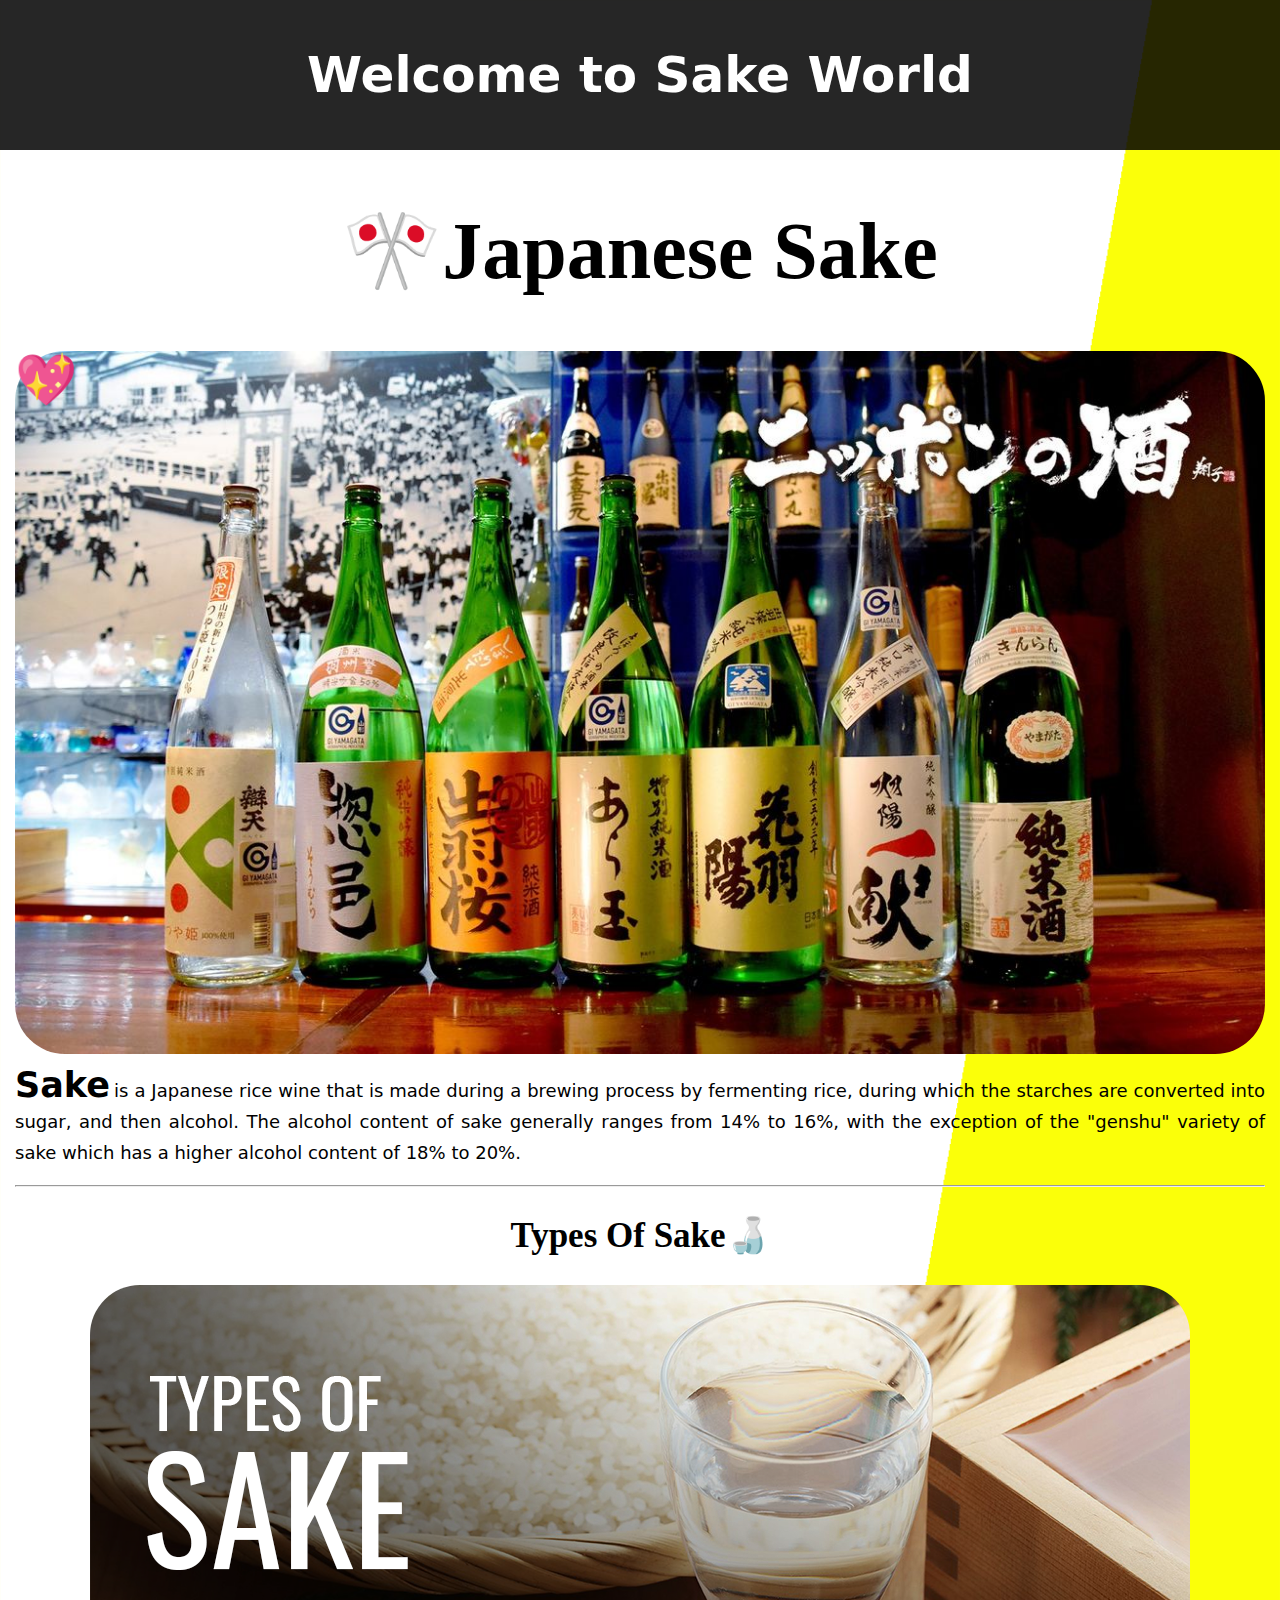
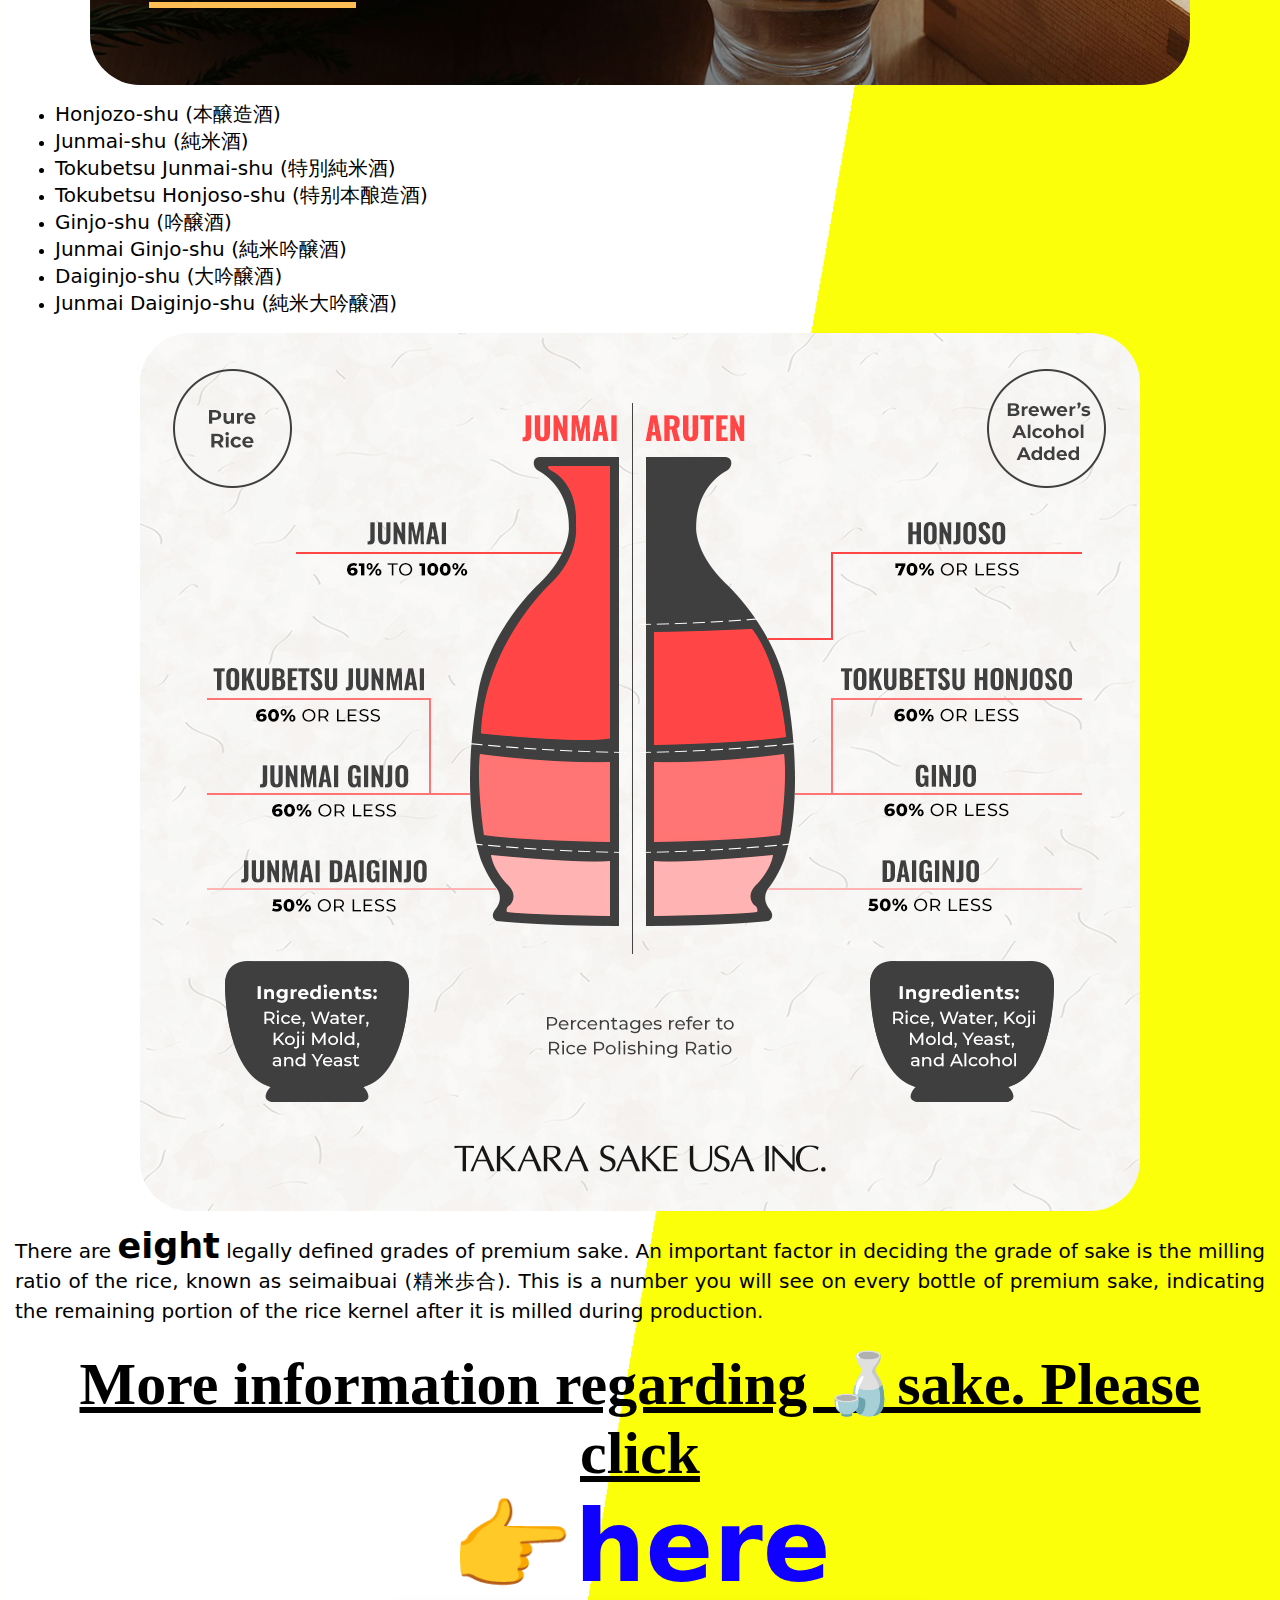
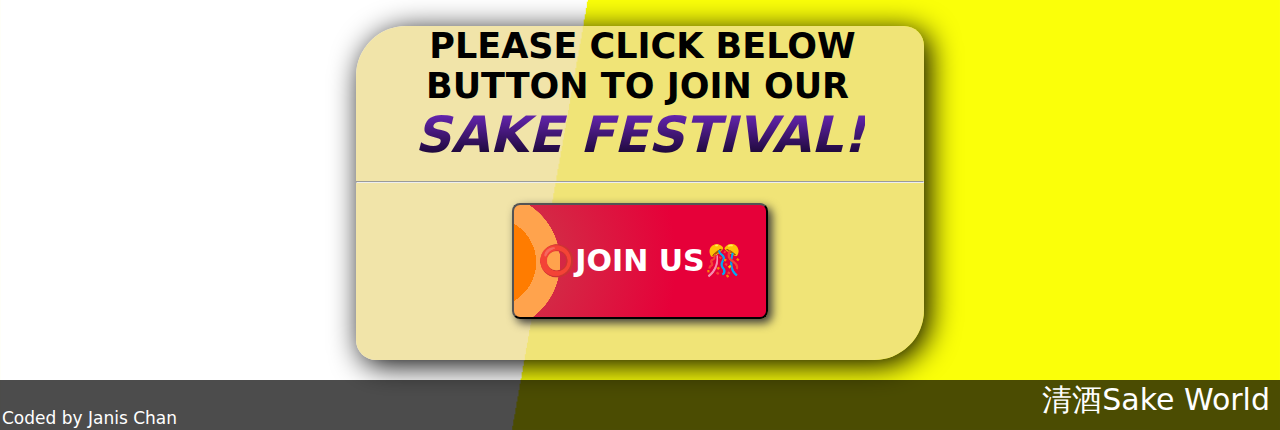
==== index.html @ 867cca93 "Updated file structure and added some titles" ====
<!DOCTYPE html>
<html lang="en">

<head>
    <meta charset="UTF-8" />
    <meta http-equiv="X-UA-Compatible" content="IE=edge" />
    <meta name="viewport" content="width=device-width, initial-scale=1.0" />
    <link rel="stylesheet" href="/src/style.css" />
    <title>Sake World</title>
    <meta name="description" content="Sake is a Japanese rice wine that is made during a brewing process by
        fermenting rice." />
</head>

<body>
    <div class="top_background">
        <span class="greeting">Welcome to Sake World</span>
    </div>
    <h1>🎌Japanese Sake</h1>
    <div class="intro_picture_container">
        <span class="heart_emoji">💖</span>
        <img src="/images/sake.jpg" title="Sake Image" />
    </div>
    <p class="p_main">
        <span class="p_sake">Sake</span>
        <span class="p_intro">is a Japanese rice wine that is made during a brewing process by
        fermenting rice, during which the starches are converted into sugar, and
        then alcohol. The alcohol content of sake generally ranges from 14% to
        16%, with the exception of the "genshu" variety of sake which has a
        higher alcohol content of 18% to 20%.
      </span>
    </p>
    <hr />
    <h2>Types Of Sake🍶</h2>
    <img src="/images/01-types-sake.png" title="Types of Sake" />
    <ul>
        <li>
            <a href="http://www.nada-ken.com/main/en/index_h/347.html/" title="Honjozo-shu" target="_blank" class="web_sake">Honjozo-shu (本醸造酒)</a
        >
      </li>
      <li>
        <a
          href="http://www.nada-ken.com/main/en/index_j/343.html/"
          title="Junmai-shu"
          target="_blank"
          class="web_sake"
          >Junmai-shu (純米酒)</a
        >
      </li>
      <li>
        <a
          href="https://www.wine-searcher.com/regions-tokubetsu+junmai/"
          title="Tokubetsu Junmai-shu"
          target="_blank"
          class="web_sake"
          >Tokubetsu Junmai-shu (特別純米酒)</a
        >
      </li>
      <li>
        <a
          href="https://www.ransuisake.com/glossary/tokubetsu-honjozo-shu/"
          title="Tokubetsu Honjoso-shu"
          target="_blank"
          class="web_sake"
          >Tokubetsu Honjoso-shu (特别本酿造酒)</a
        >
      </li>
      <li>
        <a
          href="https://www.ransuisake.com/glossary/ginjo-shu/"
          title="Ginjo-shu"
          target="_blank"
          class="web_sake"
          >Ginjo-shu (吟醸酒)</a
        >
      </li>
      <li>
        <a
          href="https://www.truesake.com/collections/junmai-ginjo/"
          title="Junmai Ginjo-shu"
          target="_blank"
          class="web_sake"
          >Junmai Ginjo-shu (純米吟醸酒)</a
        >
      </li>
      <li>
        <a
          href="https://www.seriouseats.com/sake-what-is-ginjo-what-is-daiginjo-how-sake-is-made/"
          title="Daiginjo-shu"
          target="_blank"
          class="web_sake"
          >Daiginjo-shu (大吟醸酒)</a
        >
      </li>
      <li>
        <a
          href="https://www.wine-searcher.com/regions-junmai+daiginjo#:~:text=Junmai%20Daiginjo%20is%20the%20highest,symbol%20of%20Japan's%20beverage%20culture.&text=To%20qualify%20as%20Junmai%20Daiginjo,half%20of%20its%20original%20weight/"
          title="Junmai Daiginjo-shu"
          target="_blank"
          class="web_sake"
          >Junmai Daiginjo-shu (純米大吟醸酒)</a
        >
      </li>
    </ul>
    <img src="/images/Grade_of_sake.jpg" title="Grade of Sake" />
    <p class="p_grade_of_sake">
      There are <span class="p_eight">eight</span> legally defined grades of
      premium sake. An important factor in deciding the grade of sake is the
      milling ratio of the rice, known as seimaibuai (精米歩合). This is a
      number you will see on every bottle of premium sake, indicating the
      remaining portion of the rice kernel after it is milled during production.
    </p>

    <h4>
      <span class="more_info">
        More information regarding 🍶sake. Please click</span
      ><br />
      <a
        href="https://fravel.co/different-sake-to-try-in-japan/"
        title="To get more information"
        target="_blank"
        class="web_more_information"
        >👉here</a
      >
    </h4>
    <h3>
      <span class="h3_join"> PLEASE CLICK BELOW BUTTON TO JOIN OUR</span><br />
      <span class="word_festival">SAKE FESTIVAL!</span><br />
      <hr />
      <button title="Registration">⭕JOIN US🎊</button>
    </h3>

    <div class="bottom_background">
      清酒Sake World<span class="code_by">Coded by Janis Chan</span>
    </div>
  </body>
  <script src="/src/app.js"></script>
</html>
---- src/style.css ----
body {
    background: linear-gradient(-80deg, #fbff09 40%, White 30%), White;
    margin: 0px 15px;
    overflow-x: hidden;
}

h1 {
    font-family: fantasy;
    font-size: 80px;
    text-align: center;
}

h2 {
    font-family: fantasy;
    font-size: 35px;
    text-align: center;
    line-height: 40px;
}

h4 {
    text-align: center;
}

h3 {
    background: rgb(238, 221, 147, 80%);
    text-align: center;
    font-family: system-ui;
    font-size: 35px;
    padding-bottom: 1px;
    border: 10px none black;
    border-radius: 50px 20px 50px 20px;
    box-shadow: 5px 5px 30px black;
    display: block;
    margin: 20px auto;
    max-width: 568px;
}

button {
    display: block;
    margin: 20px auto;
    margin-bottom: 40px;
    background: radial-gradient( circle at -8.9% 51.2%, rgb(255, 124, 0) 0%, rgb(255, 124, 0) 15.9%, rgb(255, 163, 77) 15.9%, rgb(255, 163, 77) 24.4%, rgb(212, 40, 69) 24.5%, rgb(230, 0, 57) 66%);
    border: 10px dashed none;
    font-size: 30px;
    color: white;
    font-weight: bold;
    font-family: system-ui;
    line-height: 80px;
    padding: 16px 24px;
    border-radius: 8px;
    transition: all 200ms ease;
    box-shadow: 4px 4px 10px rgb(58, 57, 57);
    cursor: pointer;
}

button:hover {
    background: radial-gradient( circle at -8.9% 51.2%, rgb(255, 124, 0) 0%, rgb(255, 124, 0) 15.9%, rgb(255, 163, 77) 15.9%, rgb(255, 163, 77) 24.4%, rgb(255, 255, 255) 24.5%, rgb(255, 255, 255) 66%);
    color: #1a64d6;
    font-size: 50px;
    border: 1px solid #1a64d6;
    border-radius: 40px;
}

img {
    display: block;
    margin: 0 auto;
    max-width: 100%;
    border-radius: 50px;
}

.top_background {
    color: white;
    text-align: center;
    font-family: system-ui;
    font-weight: bold;
    font-size: 50px;
    margin: 0 -15px;
    height: 150px;
    background-color: rgb(0, 0, 0, 85%);
    position: relative;
}

.greeting {
    position: absolute;
    left: 50%;
    top: 50%;
    transform: translate(-50%, -50%);
    width: 95%;
}

.intro_picture_container {
    position: relative;
}

.heart_emoji {
    font-size: 50px;
    position: absolute;
    left: 0;
    top: 0;
}

.p_main {
    line-height: 30px;
    text-align: justify;
}

.p_sake {
    font-size: 35px;
    font-family: system-ui;
    font-weight: bold;
}

.p_intro {
    font-size: 18px;
    font-family: system-ui;
}

.web_sake {
    font-family: system-ui;
    text-decoration: none;
    font-size: 20px;
    color: black;
}

.web_sake:hover {
    text-decoration: underline;
    color: rgb(156, 144, 75);
}

.more_info {
    font-size: 60px;
    text-decoration: underline;
    font-family: fantasy;
}

.web_more_information {
    font-family: system-ui;
    font-size: 100px;
    color: rgb(16 0 255);
    text-decoration: none;
    padding: 0 50px;
    border-radius: 50px;
    transition: all 50ms ease-in-out;
    max-width: 400px;
    margin: 0 auto;
}

.web_more_information:hover {
    background-color: rgb(0, 0, 0, 80%);
}

.p_eight {
    font-size: 35px;
    font-family: system-ui;
    font-weight: bold;
}

.p_grade_of_sake {
    font-size: 20px;
    font-family: system-ui;
    line-height: 30px;
    text-align: justify;
}

.word_festival {
    font-style: oblique;
    font-size: 50px;
    background: -webkit-linear-gradient(rgb(116, 43, 201), rgb(11, 1, 26));
    -webkit-background-clip: text;
    -webkit-text-fill-color: transparent;
}

.h3_join {
    padding: 5px;
}

.question_age {
    text-align: center;
}

.code_by {
    text-align: left;
    position: absolute;
    left: 2px;
    bottom: 2px;
    width: 100%;
    font-size: 17px;
}

.bottom_background {
    text-align: right;
    font-size: 30px;
    font-family: system-ui;
    color: white;
    height: 50px;
    background-color: rgb(0, 0, 0, 70%);
    position: relative;
    margin: 0 -15px;
    padding: 0 10px;
}
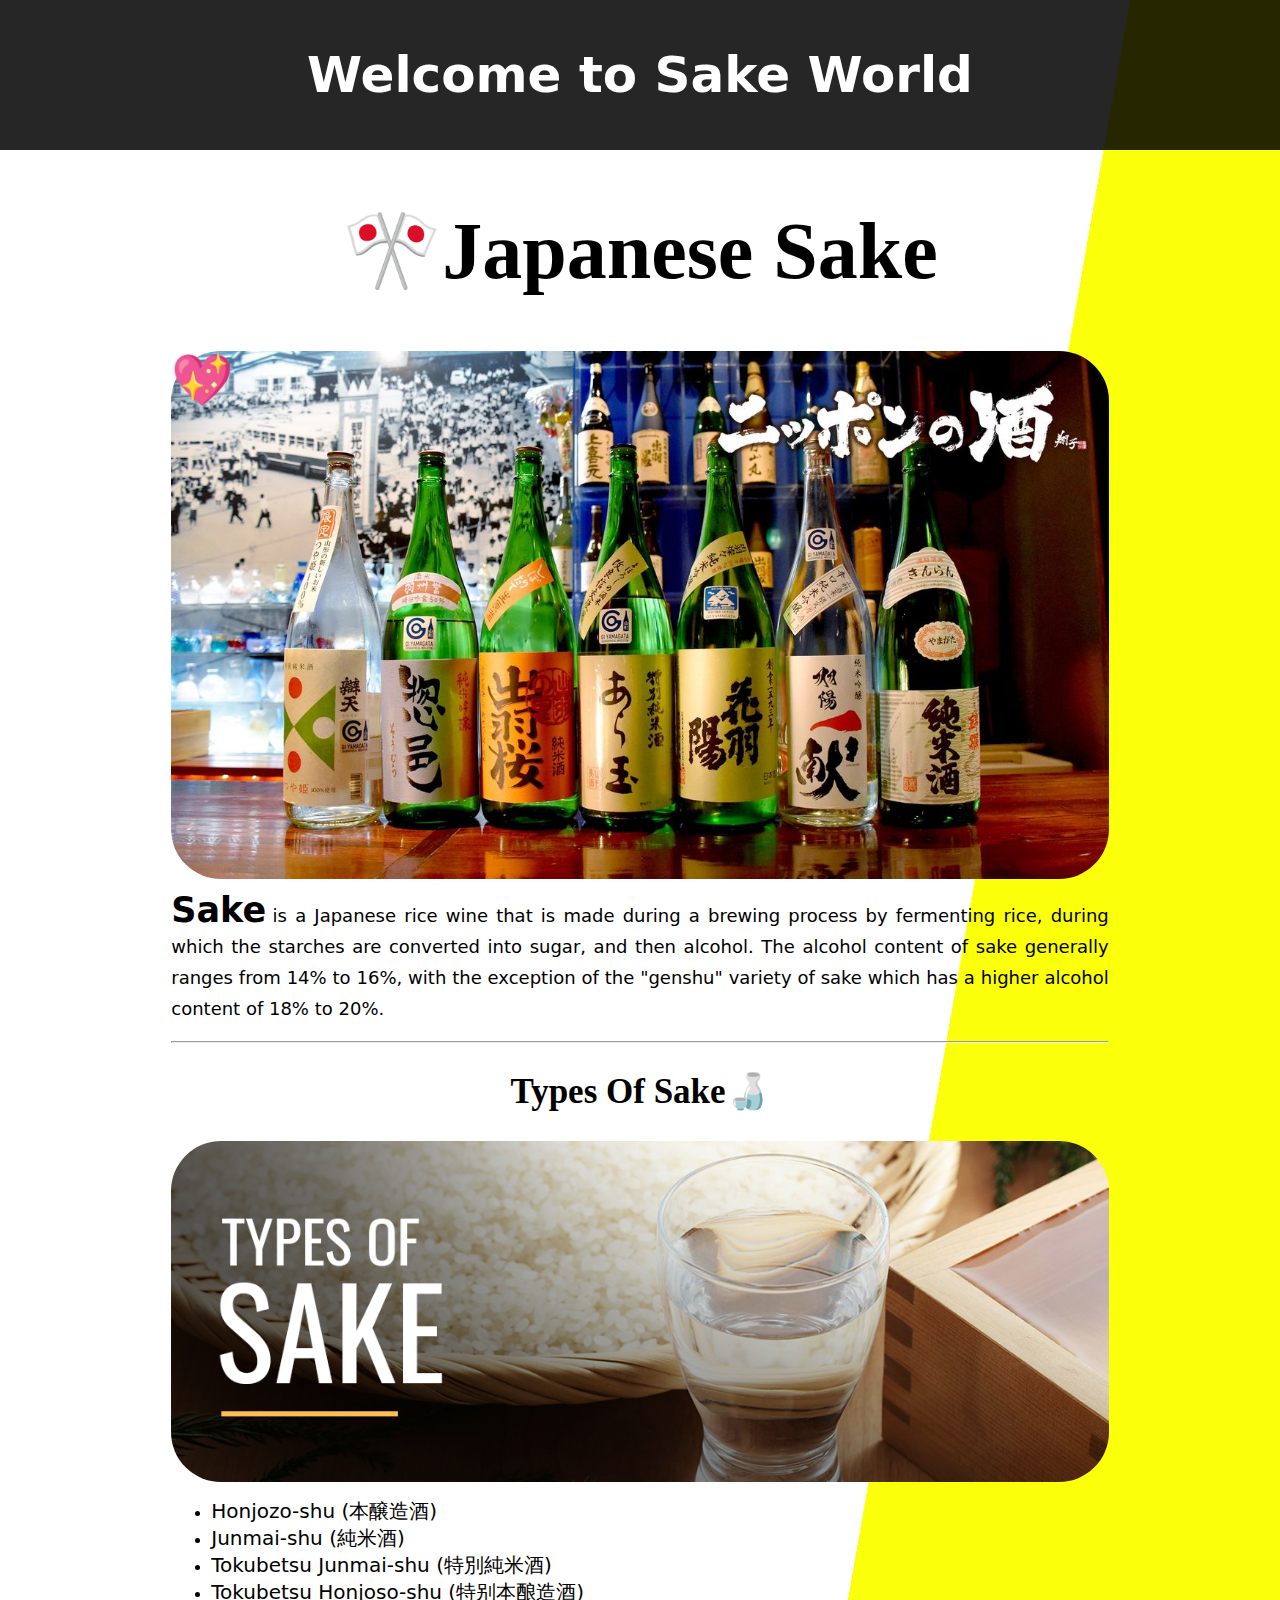
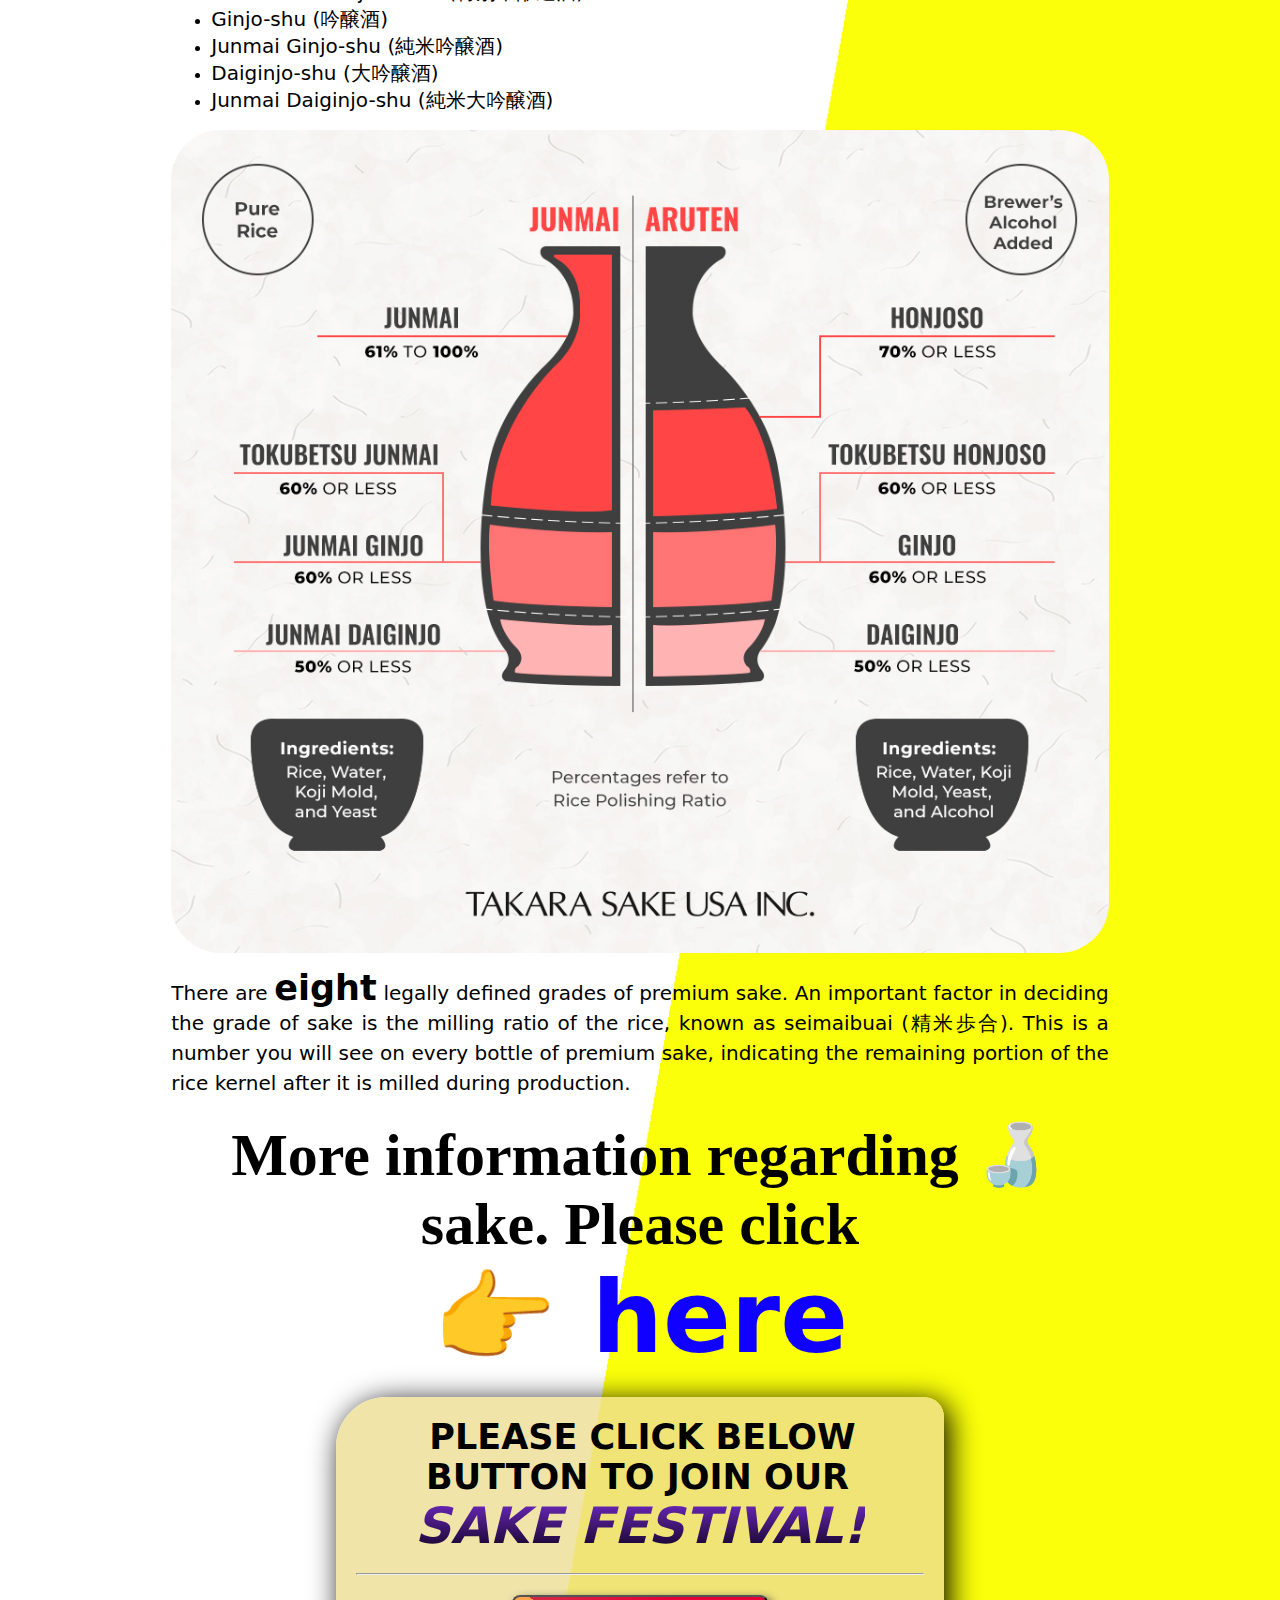
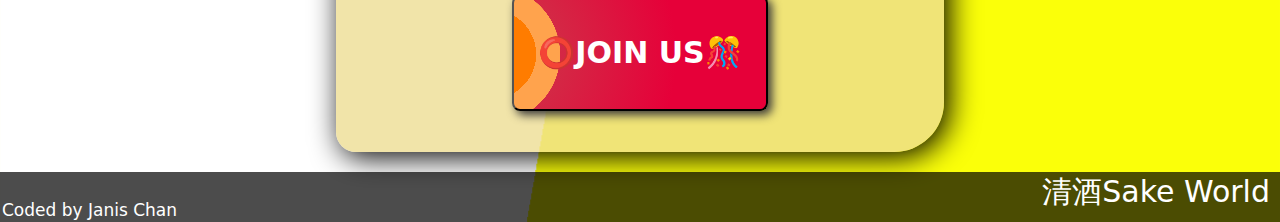
==== commit d741d179: "Added responsiveness" ====
--- a/index.html
+++ b/index.html
@@ -6,129 +6,132 @@
     <meta http-equiv="X-UA-Compatible" content="IE=edge" />
     <meta name="viewport" content="width=device-width, initial-scale=1.0" />
     <link rel="stylesheet" href="/src/style.css" />
-    <title>Sake World</title>
+    <title>Sake World - Introduction of Sake</title>
     <meta name="description" content="Sake is a Japanese rice wine that is made during a brewing process by
         fermenting rice." />
 </head>
 
 <body>
     <div class="top_background">
-        <span class="greeting">Welcome to Sake World</span>
+        <span class="greeting">Welcome to Sake&nbsp;World</span>
     </div>
-    <h1>🎌Japanese Sake</h1>
-    <div class="intro_picture_container">
-        <span class="heart_emoji">💖</span>
-        <img src="/images/sake.jpg" title="Sake Image" />
+    <div class="webpage-wrapper">
+        <h1>🎌Japanese Sake</h1>
+        <div class="intro_picture_container">
+            <span class="heart_emoji">💖</span>
+            <img src="/images/sake.jpg" title="Sake Image" />
+        </div>
+        <p class="p_main">
+            <span class="p_sake">Sake</span>
+            <span class="p_intro">is a Japanese rice wine that is made during a brewing process by
+          fermenting rice, during which the starches are converted into sugar,
+          and then alcohol. The alcohol content of sake generally ranges from
+          14% to 16%, with the exception of the "genshu" variety of sake which
+          has a higher alcohol content of 18% to 20%.
+        </span>
+        </p>
+        <hr />
+        <h2>Types Of Sake🍶</h2>
+        <img src="/images/01-types-sake.png" title="Types of Sake" />
+        <ul>
+            <li>
+                <a href="http://www.nada-ken.com/main/en/index_h/347.html/" title="Honjozo-shu" target="_blank" class="web_sake">Honjozo-shu (本醸造酒)</a
+          >
+        </li>
+        <li>
+          <a
+            href="http://www.nada-ken.com/main/en/index_j/343.html/"
+            title="Junmai-shu"
+            target="_blank"
+            class="web_sake"
+            >Junmai-shu (純米酒)</a
+          >
+        </li>
+        <li>
+          <a
+            href="https://www.wine-searcher.com/regions-tokubetsu+junmai/"
+            title="Tokubetsu Junmai-shu"
+            target="_blank"
+            class="web_sake"
+            >Tokubetsu Junmai-shu (特別純米酒)</a
+          >
+        </li>
+        <li>
+          <a
+            href="https://www.ransuisake.com/glossary/tokubetsu-honjozo-shu/"
+            title="Tokubetsu Honjoso-shu"
+            target="_blank"
+            class="web_sake"
+            >Tokubetsu Honjoso-shu (特别本酿造酒)</a
+          >
+        </li>
+        <li>
+          <a
+            href="https://www.ransuisake.com/glossary/ginjo-shu/"
+            title="Ginjo-shu"
+            target="_blank"
+            class="web_sake"
+            >Ginjo-shu (吟醸酒)</a
+          >
+        </li>
+        <li>
+          <a
+            href="https://www.truesake.com/collections/junmai-ginjo/"
+            title="Junmai Ginjo-shu"
+            target="_blank"
+            class="web_sake"
+            >Junmai Ginjo-shu (純米吟醸酒)</a
+          >
+        </li>
+        <li>
+          <a
+            href="https://www.seriouseats.com/sake-what-is-ginjo-what-is-daiginjo-how-sake-is-made/"
+            title="Daiginjo-shu"
+            target="_blank"
+            class="web_sake"
+            >Daiginjo-shu (大吟醸酒)</a
+          >
+        </li>
+        <li>
+          <a
+            href="https://www.wine-searcher.com/regions-junmai+daiginjo#:~:text=Junmai%20Daiginjo%20is%20the%20highest,symbol%20of%20Japan's%20beverage%20culture.&text=To%20qualify%20as%20Junmai%20Daiginjo,half%20of%20its%20original%20weight/"
+            title="Junmai Daiginjo-shu"
+            target="_blank"
+            class="web_sake"
+            >Junmai Daiginjo-shu (純米大吟醸酒)</a
+          >
+        </li>
+      </ul>
+      <img src="/images/Grade_of_sake.jpg" title="Grade of Sake" />
+      <p class="p_grade_of_sake">
+        There are <span class="p_eight">eight</span> legally defined grades of
+        premium sake. An important factor in deciding the grade of sake is the
+        milling ratio of the rice, known as seimaibuai (精米歩合). This is a
+        number you will see on every bottle of premium sake, indicating the
+        remaining portion of the rice kernel after it is milled during
+        production.
+      </p>
+
+      <h4>
+        <span class="more_info">
+          More information regarding 🍶sake. Please click</span
+        ><br />
+        <a
+          href="https://fravel.co/different-sake-to-try-in-japan/"
+          title="To get more information"
+          target="_blank"
+          class="web_more_information"
+          >👉&nbsp;here</a
+        >
+      </h4>
+      <h3>
+        <span class="h3_join"> PLEASE CLICK BELOW BUTTON TO JOIN OUR</span
+        ><br />
+        <span class="world_festival">SAKE FESTIVAL!</span><br />
+        <hr />
+        <button title="Registration">⭕JOIN US🎊</button>
+      </h3>
     </div>
-    <p class="p_main">
-        <span class="p_sake">Sake</span>
-        <span class="p_intro">is a Japanese rice wine that is made during a brewing process by
-        fermenting rice, during which the starches are converted into sugar, and
-        then alcohol. The alcohol content of sake generally ranges from 14% to
-        16%, with the exception of the "genshu" variety of sake which has a
-        higher alcohol content of 18% to 20%.
-      </span>
-    </p>
-    <hr />
-    <h2>Types Of Sake🍶</h2>
-    <img src="/images/01-types-sake.png" title="Types of Sake" />
-    <ul>
-        <li>
-            <a href="http://www.nada-ken.com/main/en/index_h/347.html/" title="Honjozo-shu" target="_blank" class="web_sake">Honjozo-shu (本醸造酒)</a
-        >
-      </li>
-      <li>
-        <a
-          href="http://www.nada-ken.com/main/en/index_j/343.html/"
-          title="Junmai-shu"
-          target="_blank"
-          class="web_sake"
-          >Junmai-shu (純米酒)</a
-        >
-      </li>
-      <li>
-        <a
-          href="https://www.wine-searcher.com/regions-tokubetsu+junmai/"
-          title="Tokubetsu Junmai-shu"
-          target="_blank"
-          class="web_sake"
-          >Tokubetsu Junmai-shu (特別純米酒)</a
-        >
-      </li>
-      <li>
-        <a
-          href="https://www.ransuisake.com/glossary/tokubetsu-honjozo-shu/"
-          title="Tokubetsu Honjoso-shu"
-          target="_blank"
-          class="web_sake"
-          >Tokubetsu Honjoso-shu (特别本酿造酒)</a
-        >
-      </li>
-      <li>
-        <a
-          href="https://www.ransuisake.com/glossary/ginjo-shu/"
-          title="Ginjo-shu"
-          target="_blank"
-          class="web_sake"
-          >Ginjo-shu (吟醸酒)</a
-        >
-      </li>
-      <li>
-        <a
-          href="https://www.truesake.com/collections/junmai-ginjo/"
-          title="Junmai Ginjo-shu"
-          target="_blank"
-          class="web_sake"
-          >Junmai Ginjo-shu (純米吟醸酒)</a
-        >
-      </li>
-      <li>
-        <a
-          href="https://www.seriouseats.com/sake-what-is-ginjo-what-is-daiginjo-how-sake-is-made/"
-          title="Daiginjo-shu"
-          target="_blank"
-          class="web_sake"
-          >Daiginjo-shu (大吟醸酒)</a
-        >
-      </li>
-      <li>
-        <a
-          href="https://www.wine-searcher.com/regions-junmai+daiginjo#:~:text=Junmai%20Daiginjo%20is%20the%20highest,symbol%20of%20Japan's%20beverage%20culture.&text=To%20qualify%20as%20Junmai%20Daiginjo,half%20of%20its%20original%20weight/"
-          title="Junmai Daiginjo-shu"
-          target="_blank"
-          class="web_sake"
-          >Junmai Daiginjo-shu (純米大吟醸酒)</a
-        >
-      </li>
-    </ul>
-    <img src="/images/Grade_of_sake.jpg" title="Grade of Sake" />
-    <p class="p_grade_of_sake">
-      There are <span class="p_eight">eight</span> legally defined grades of
-      premium sake. An important factor in deciding the grade of sake is the
-      milling ratio of the rice, known as seimaibuai (精米歩合). This is a
-      number you will see on every bottle of premium sake, indicating the
-      remaining portion of the rice kernel after it is milled during production.
-    </p>
-
-    <h4>
-      <span class="more_info">
-        More information regarding 🍶sake. Please click</span
-      ><br />
-      <a
-        href="https://fravel.co/different-sake-to-try-in-japan/"
-        title="To get more information"
-        target="_blank"
-        class="web_more_information"
-        >👉here</a
-      >
-    </h4>
-    <h3>
-      <span class="h3_join"> PLEASE CLICK BELOW BUTTON TO JOIN OUR</span><br />
-      <span class="word_festival">SAKE FESTIVAL!</span><br />
-      <hr />
-      <button title="Registration">⭕JOIN US🎊</button>
-    </h3>
-
     <div class="bottom_background">
       清酒Sake World<span class="code_by">Coded by Janis Chan</span>
     </div>
--- a/src/style.css
+++ b/src/style.css
@@ -26,7 +26,7 @@
     text-align: center;
     font-family: system-ui;
     font-size: 35px;
-    padding-bottom: 1px;
+    padding: 20px 20px 1px;
     border: 10px none black;
     border-radius: 50px 20px 50px 20px;
     box-shadow: 5px 5px 30px black;
@@ -68,6 +68,12 @@
     border-radius: 50px;
 }
 
+.webpage-wrapper {
+    width: 50%;
+    display: block;
+    margin: 0 auto;
+}
+
 .top_background {
     color: white;
     text-align: center;
@@ -129,7 +135,7 @@
 
 .more_info {
     font-size: 60px;
-    text-decoration: underline;
+    text-decoration: none;
     font-family: fantasy;
 }
 
@@ -162,7 +168,7 @@
     text-align: justify;
 }
 
-.word_festival {
+.world_festival {
     font-style: oblique;
     font-size: 50px;
     background: -webkit-linear-gradient(rgb(116, 43, 201), rgb(11, 1, 26));
@@ -197,4 +203,48 @@
     position: relative;
     margin: 0 -15px;
     padding: 0 10px;
+}
+
+@media (max-width: 1400px) {
+    .webpage-wrapper {
+        width: 75%;
+    }
+}
+
+@media (max-width: 768px) {
+    .more_info {
+        font-size: 50px;
+    }
+    .web_more_information {
+        font-size: 70px;
+    }
+    .button {
+        font-size: 26px;
+        padding: 0;
+    }
+}
+
+@media (max-width: 576px) {
+    h1 {
+        font-size: 70px;
+    }
+    h3 {
+        font-size: 30px;
+    }
+    .webpage-wrapper {
+        width: 90%;
+    }
+    .more_info {
+        font-size: 44px;
+    }
+    .web_more_information {
+        font-size: 55px;
+    }
+    .world_festival {
+        font-size: 42px;
+    }
+    .button {
+        font-size: 26px;
+        padding: 0;
+    }
 }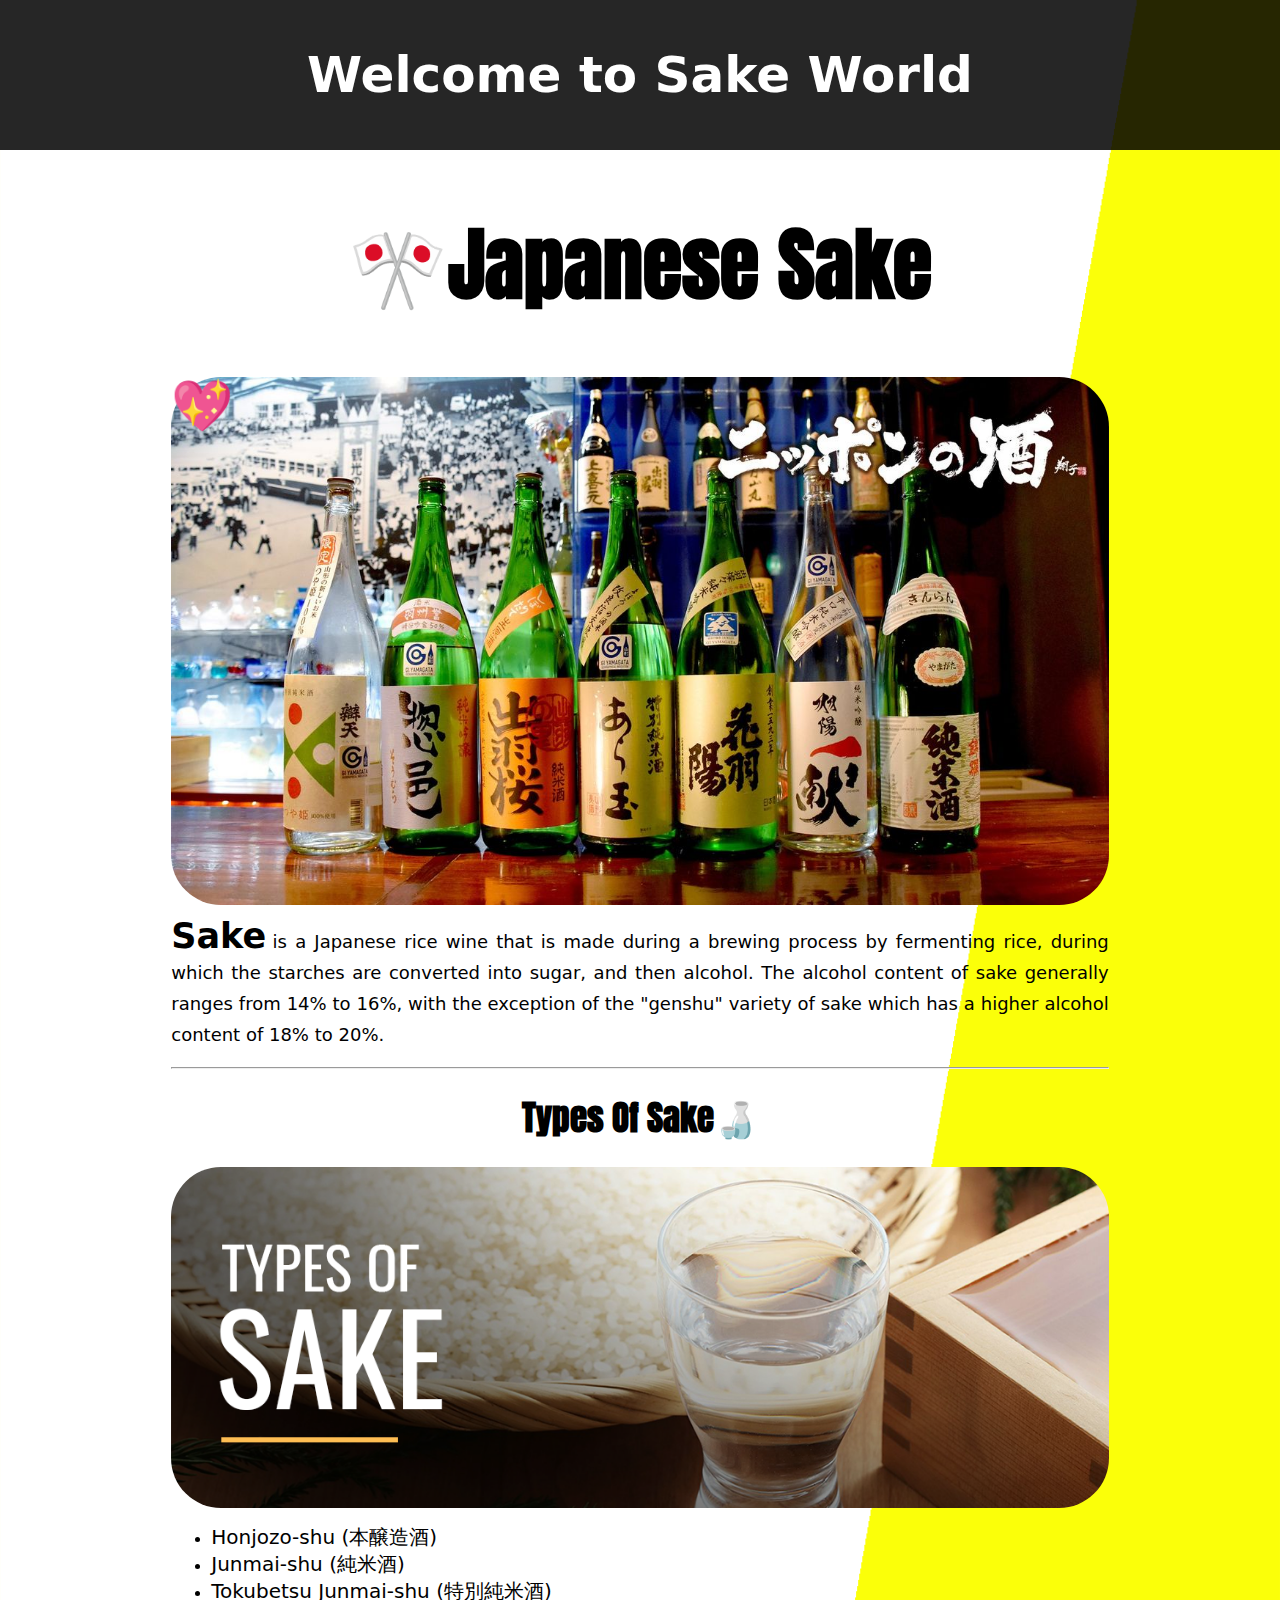
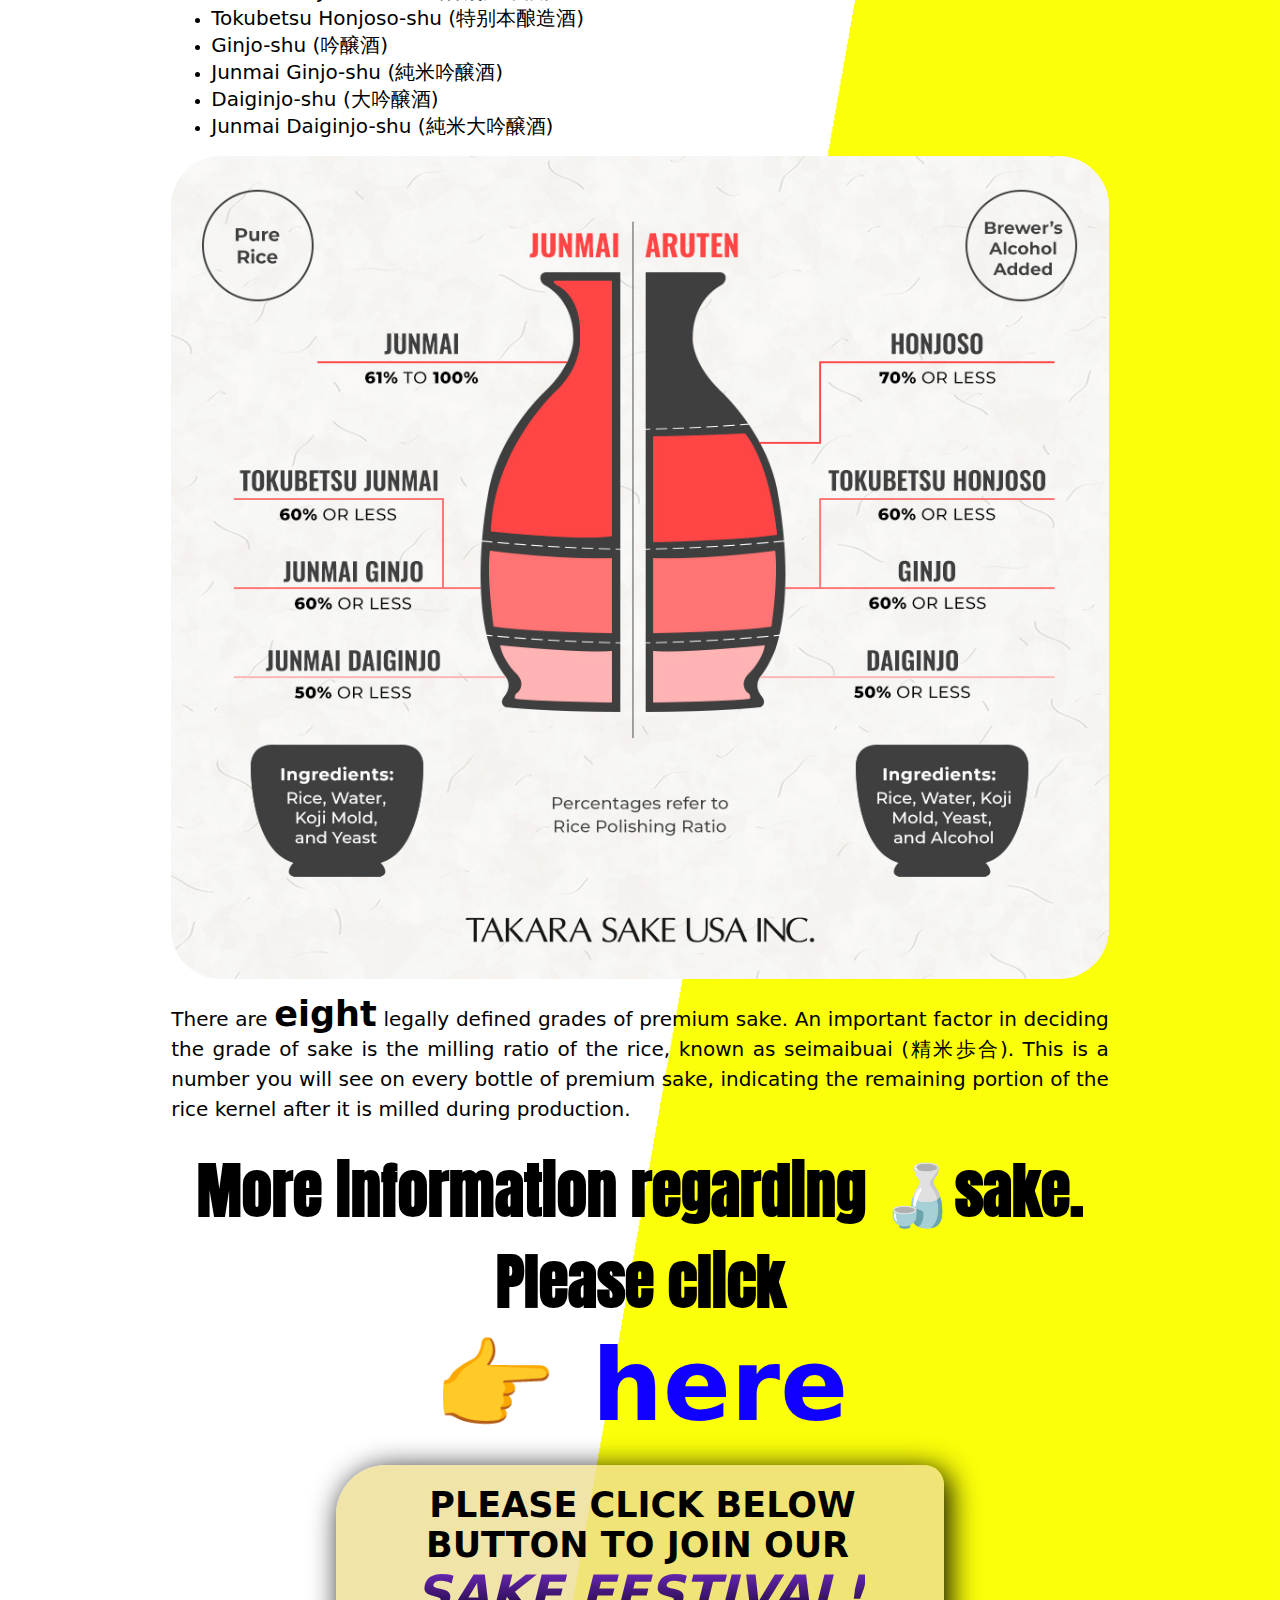
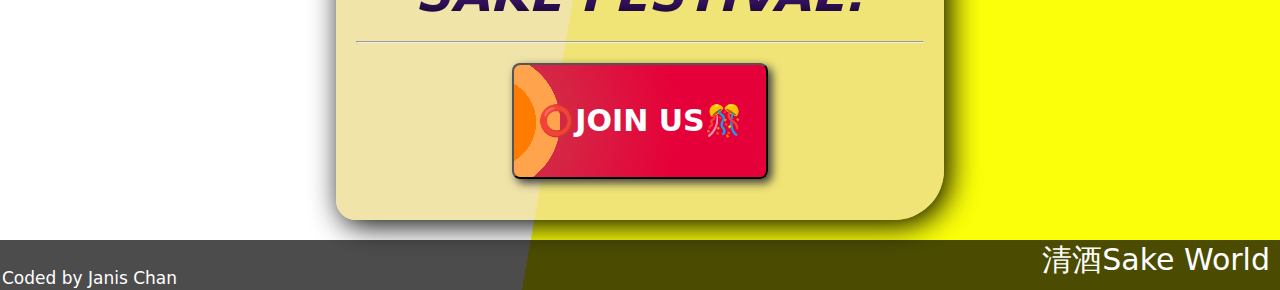
==== commit ff52b88f: "Updated font family to page "Anton"" ====
--- a/index.html
+++ b/index.html
@@ -5,6 +5,9 @@
     <meta charset="UTF-8" />
     <meta http-equiv="X-UA-Compatible" content="IE=edge" />
     <meta name="viewport" content="width=device-width, initial-scale=1.0" />
+    <link rel="preconnect" href="https://fonts.googleapis.com" />
+    <link rel="preconnect" href="https://fonts.gstatic.com" crossorigin />
+    <link href="https://fonts.googleapis.com/css2?family=Anton&display=swap" rel="stylesheet" />
     <link rel="stylesheet" href="/src/style.css" />
     <title>Sake World - Introduction of Sake</title>
     <meta name="description" content="Sake is a Japanese rice wine that is made during a brewing process by
--- a/src/style.css
+++ b/src/style.css
@@ -5,13 +5,13 @@
 }
 
 h1 {
-    font-family: fantasy;
+    font-family: "Anton";
     font-size: 80px;
     text-align: center;
 }
 
 h2 {
-    font-family: fantasy;
+    font-family: "Anton";
     font-size: 35px;
     text-align: center;
     line-height: 40px;
@@ -136,7 +136,7 @@
 .more_info {
     font-size: 60px;
     text-decoration: none;
-    font-family: fantasy;
+    font-family: "Anton";
 }
 
 .web_more_information {
